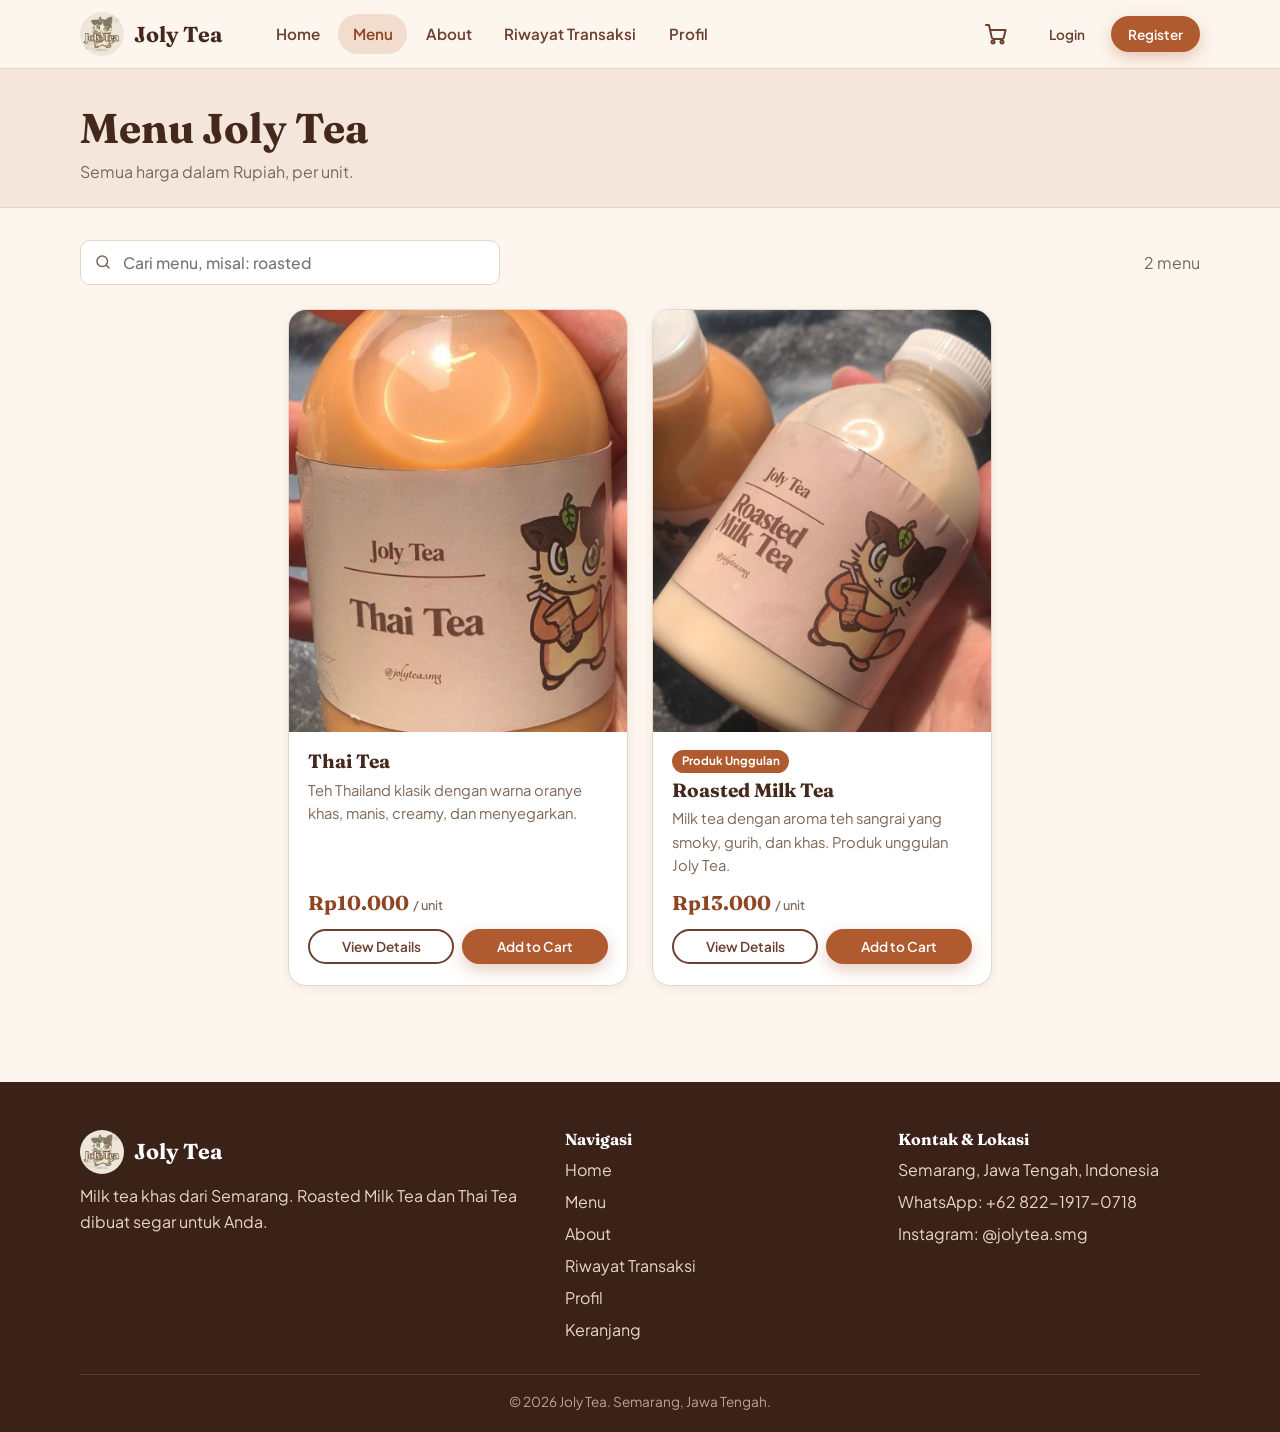
==== joly-tea-static/menu.html @ d1df01cd "Add files via upload" ====
<!doctype html>
<html lang="id">
<head>
<meta charset="utf-8">
<meta name="viewport" content="width=device-width, initial-scale=1">
<title>Menu | Joly Tea</title>
<meta name="description" content="Joly Tea — milk tea khas dari Semarang.">
<meta name="theme-color" content="#E07B39">
<link rel="icon" href="img/favicon.png" type="image/png">
<link rel="preconnect" href="https://fonts.googleapis.com"><link rel="preconnect" href="https://fonts.gstatic.com" crossorigin>
<link href="https://fonts.googleapis.com/css2?family=Fraunces:opsz,wght@9..144,600;9..144,700&family=Plus+Jakarta+Sans:wght@400;500;600;700&display=swap" rel="stylesheet">
<link rel="stylesheet" href="css/style.css">
</head>
<body>
<div id="site-header"><header class="site-header"><div class="container nav">
<a class="brand" href="index.html"><img src="img/logo.png" alt="" width="44" height="44"><span>Joly Tea</span></a>
<nav class="nav-links" aria-label="Navigasi utama"><a href="index.html" class="">Home</a><a href="menu.html" class="active">Menu</a><a href="about.html" class="">About</a><a href="history.html" class="">Riwayat Transaksi</a><a href="profile.html" class="">Profil</a></nav>
<div class="nav-right"><a class="cart-link" href="cart.html" aria-label="Keranjang belanja"><svg viewBox="0 0 24 24" fill="none" stroke="currentColor" stroke-width="2" stroke-linecap="round" stroke-linejoin="round" aria-hidden="true"><circle cx="9" cy="20" r="1.5"/><circle cx="18" cy="20" r="1.5"/><path d="M2 3h3l2.7 12.4a2 2 0 0 0 2 1.6h8.1a2 2 0 0 0 2-1.5L21.6 8H6"/></svg><span class="cart-badge" id="cart-badge" hidden>0</span></a>
<button class="nav-toggle" id="nav-toggle" type="button" aria-label="Buka menu" aria-expanded="false"><svg viewBox="0 0 24 24" fill="none" stroke="currentColor" stroke-width="2" stroke-linecap="round" aria-hidden="true"><path d="M4 6h16M4 12h16M4 18h16"/></svg></button></div>
<div class="nav-auth" id="nav-auth"></div>
</div></header></div>
<main id="main">
<section class="page-head"><div class="container"><h1>Menu Joly Tea</h1><p>Semua harga dalam Rupiah, per unit.</p></div></section>
<section class="page-body" id="pesan"><div class="container">
<div class="toolbar"><div class="search"><svg viewBox="0 0 24 24" fill="none" stroke="currentColor" stroke-width="2" stroke-linecap="round" aria-hidden="true"><circle cx="11" cy="11" r="7"/><path d="m20 20-3.5-3.5"/></svg><label class="sr-only" for="q">Cari menu</label><input id="q" type="search" placeholder="Cari menu, misal: roasted" autocomplete="off"></div><span id="count" class="muted" aria-live="polite"></span></div>
<div id="products" class="grid grid-products"></div>
<div id="no-results" class="empty" hidden><img class="empty-logo" src="img/logo.png" alt="" width="88" height="88"><p class="muted">Tidak ada menu yang cocok dengan pencarianmu.</p></div>
</div></section>
</main>
<div id="site-footer"><footer class="site-footer"><div class="container">
<div class="footer-grid">
<div><a class="brand" href="index.html"><img src="img/logo.png" alt="" width="44" height="44"><span>Joly Tea</span></a><p>Milk tea khas dari Semarang. Roasted Milk Tea dan Thai Tea dibuat segar untuk Anda.</p></div>
<div><h4>Navigasi</h4><ul><li><a href="index.html">Home</a></li><li><a href="menu.html">Menu</a></li><li><a href="about.html">About</a></li><li><a href="history.html">Riwayat Transaksi</a></li><li><a href="profile.html">Profil</a></li><li><a href="cart.html">Keranjang</a></li></ul></div>
<div><h4>Kontak &amp; Lokasi</h4><ul><li>Semarang, Jawa Tengah, Indonesia</li><li>WhatsApp: <a href="https://wa.me/6282219170718" target="_blank" rel="noopener">+62 822-1917-0718</a></li><li>Instagram: <a href="https://instagram.com/jolytea.smg" target="_blank" rel="noopener">@jolytea.smg</a></li></ul></div>
</div>
<div class="footer-bottom">&copy; 2026 Joly Tea. Semarang, Jawa Tengah.</div>
</div></footer></div>
<script src="js/app.js"></script>
</body>
</html>
---- joly-tea-static/css/style.css ----
/*
Theme Name: Joly Tea
Theme URI: https://instagram.com/jolytea.smg
Author: Joly Tea
Author URI: https://instagram.com/jolytea.smg
Description: Tema toko online Joly Tea (UMKM milk tea Semarang). Katalog produk, keranjang, checkout (QRIS / Transfer BCA / COD), login-register pelanggan, riwayat pesanan, dan dashboard pesanan di wp-admin. Tanpa plugin tambahan.
Version: 1.1.5
Requires at least: 6.0
Tested up to: 6.7
Requires PHP: 7.4
License: GNU General Public License v2 or later
License URI: https://www.gnu.org/licenses/gpl-2.0.html
Text Domain: joly-tea
Tags: e-commerce, custom-menu, featured-images, translation-ready, one-column
*/

/* ==========================================================
   Joly Tea — stylesheet
   Ganti warna/font brand cukup lewat variabel di :root ini.
   ========================================================== */
:root {
  --ink: #3a2218;
  --radio-on: #fbf0e8;
  --err-bg: #fdecea; --err-line: #f5c6c0;
  --ok-bg: #e9f5ee; --ok-line: #c3e2cf;
  --st-pending-bg: #fff1cf; --st-pending-fg: #8a6100;
  --st-processing-bg: #dcebff; --st-processing-fg: #1d4f91;
  --st-done-bg: #dff3e6; --st-done-fg: #25693f;
  --st-cancelled-bg: #fbe0dc; --st-cancelled-fg: #962b20;
  --cream: #fdf6ee;
  --cream-2: #f5e6dc;
  --paper: #ffffff;
  --brown-900: #44281c;
  --brown-700: #6b4030;
  --brown-500: #8a5f4a;
  --orange: #b05a30;
  --orange-dark: #8f4524;
  --orange-soft: #f1dccd;
  --green: #5b8a3c;
  --red: #c0392b;
  --line: #e8d6c8;
  --text: #44281c;
  --muted: #7b6757;
  --radius: 18px;
  --radius-sm: 10px;
  --shadow: 0 8px 28px rgba(95, 59, 36, 0.12);
  --shadow-sm: 0 2px 10px rgba(95, 59, 36, 0.08);
  --font-body: 'Plus Jakarta Sans', system-ui, -apple-system, 'Segoe UI', Roboto, sans-serif;
  --font-head: 'Fraunces', Georgia, 'Times New Roman', serif;
  --container: 1120px;
}

@media (prefers-color-scheme: dark) {
  :root:not([data-theme="light"]) {
  --ink: #120b07;
  --radio-on: #3a271b;
  --err-bg: #3d1f1b; --err-line: #6b3028;
  --ok-bg: #1d3426; --ok-line: #2f5a40;
  --st-pending-bg: #4a3a12; --st-pending-fg: #f2cf7a;
  --st-processing-bg: #1b3556; --st-processing-fg: #a9cdf5;
  --st-done-bg: #1c3a29; --st-done-fg: #9fdcb5;
  --st-cancelled-bg: #4a211c; --st-cancelled-fg: #f5aaa0;
  --cream: #1c130e;
  --cream-2: #271a13;
  --paper: #2d1f17;
  --brown-900: #f7e8d6;
  --brown-700: #e9d0b6;
  --brown-500: #d1ac8d;
  --orange-soft: #46301f;
  --orange-dark: #f2a064;
  --red: #ff8f80;
  --line: #4a3427;
  --text: #f1e2d0;
  --muted: #bda58f;
  --shadow: 0 8px 28px rgba(0, 0, 0, 0.45);
  --shadow-sm: 0 2px 10px rgba(0, 0, 0, 0.35);
  color-scheme: dark;
  }
}
:root[data-theme="dark"] {
  --ink: #120b07;
  --radio-on: #3a271b;
  --err-bg: #3d1f1b; --err-line: #6b3028;
  --ok-bg: #1d3426; --ok-line: #2f5a40;
  --st-pending-bg: #4a3a12; --st-pending-fg: #f2cf7a;
  --st-processing-bg: #1b3556; --st-processing-fg: #a9cdf5;
  --st-done-bg: #1c3a29; --st-done-fg: #9fdcb5;
  --st-cancelled-bg: #4a211c; --st-cancelled-fg: #f5aaa0;
  --cream: #1c130e;
  --cream-2: #271a13;
  --paper: #2d1f17;
  --brown-900: #f7e8d6;
  --brown-700: #e9d0b6;
  --brown-500: #d1ac8d;
  --orange-soft: #46301f;
  --orange-dark: #f2a064;
  --red: #ff8f80;
  --line: #4a3427;
  --text: #f1e2d0;
  --muted: #bda58f;
  --shadow: 0 8px 28px rgba(0, 0, 0, 0.45);
  --shadow-sm: 0 2px 10px rgba(0, 0, 0, 0.35);
  color-scheme: dark;
}

*, *::before, *::after { box-sizing: border-box; }
html { scroll-behavior: smooth; }
body {
  margin: 0;
  font-family: var(--font-body);
  color: var(--text);
  background: var(--cream);
  line-height: 1.6;
  -webkit-font-smoothing: antialiased;
  min-height: 100vh;
  display: flex;
  flex-direction: column;
}
main { flex: 1; }
img { max-width: 100%; height: auto; display: block; }
a { color: var(--orange-dark); text-decoration: none; }
a:hover { text-decoration: underline; }
h1, h2, h3, h4 { font-family: var(--font-head); line-height: 1.2; margin: 0 0 .5em; color: var(--brown-900); }
h1 { font-size: clamp(2rem, 5vw, 3.4rem); font-weight: 700; }
h2 { font-size: clamp(1.5rem, 3.2vw, 2.2rem); }
h3 { font-size: 1.2rem; }
p { margin: 0 0 1em; }
.container { width: min(100% - 2rem, var(--container)); margin-inline: auto; }
.muted { color: var(--muted); }
.center { text-align: center; }
.sr-only { position: absolute; width: 1px; height: 1px; overflow: hidden; clip: rect(0 0 0 0); white-space: nowrap; }
[hidden] { display: none !important; }

/* ---------- Buttons ---------- */
.btn {
  display: inline-flex; align-items: center; justify-content: center; gap: .5rem;
  padding: .75rem 1.4rem; border-radius: 999px; border: 2px solid transparent;
  font: 600 .95rem var(--font-body); cursor: pointer; text-decoration: none !important;
  transition: transform .12s ease, background .15s, box-shadow .15s, color .15s;
}
.btn:active { transform: translateY(1px); }
.btn:disabled { opacity: .6; cursor: not-allowed; }
.btn-primary { background: var(--orange); color: #fff; box-shadow: 0 6px 16px rgba(176, 90, 48, .3); }
.btn-primary:hover:not(:disabled) { background: #964a25; }
.btn-outline { background: transparent; color: var(--brown-700); border-color: var(--brown-700); }
.btn-outline:hover:not(:disabled) { background: var(--brown-700); color: var(--cream); }
.btn-ghost { background: transparent; color: var(--brown-700); }
.btn-ghost:hover { background: var(--orange-soft); }
.btn-danger { background: var(--red); color: var(--cream); }
.btn-sm { padding: .45rem .95rem; font-size: .85rem; }
.btn-block { width: 100%; }
:focus-visible { outline: 3px solid var(--orange); outline-offset: 2px; }

/* ---------- Header ---------- */
#site-header { position: sticky; top: env(safe-area-inset-top, 0px); z-index: 50; }
.site-header { background: color-mix(in srgb, var(--cream) 94%, transparent); backdrop-filter: blur(10px); border-bottom: 1px solid var(--line); }
.nav { display: flex; align-items: center; gap: 1rem; min-height: 68px; }
.brand { display: flex; align-items: center; gap: .6rem; font: 700 1.35rem var(--font-head); color: var(--brown-900); text-decoration: none !important; }
.brand img { width: 44px; height: 44px; border-radius: 50%; object-fit: cover; }
.nav-links { display: flex; gap: .25rem; margin-left: 1.5rem; }
.nav-links a { padding: .5rem .9rem; border-radius: 999px; color: var(--brown-700); font-weight: 600; font-size: .95rem; text-decoration: none; }
.nav-links a:hover { background: var(--orange-soft); }
.nav-links a.active { background: var(--orange-soft); color: var(--orange-dark); }
.nav-right { margin-left: auto; display: flex; align-items: center; gap: .5rem; }
.cart-link { position: relative; display: inline-flex; padding: .5rem; border-radius: 50%; color: var(--brown-700); }
.cart-link:hover { background: var(--orange-soft); }
.cart-link svg { width: 24px; height: 24px; }
.cart-badge { position: absolute; top: -2px; right: -4px; min-width: 20px; height: 20px; padding: 0 5px; border-radius: 999px; background: var(--orange); color: #fff; font: 700 .72rem/20px var(--font-body); text-align: center; }
.user-chip { font-size: .9rem; color: var(--brown-700); font-weight: 600; max-width: 160px; overflow: hidden; text-overflow: ellipsis; white-space: nowrap; }
.nav-toggle { display: none; background: none; border: 0; padding: .5rem; cursor: pointer; color: var(--brown-700); }
.nav-toggle svg { width: 26px; height: 26px; }
.nav-auth { display: flex; align-items: center; gap: .5rem; }

@media (max-width: 860px) {
  .nav-toggle { display: inline-flex; }
  .nav { flex-wrap: wrap; padding-block: .5rem; }
  .nav-links, .nav-auth { display: none; width: 100%; }
  .nav-open .nav-links, .nav-open .nav-auth { display: flex; }
  .nav-links { flex-direction: column; margin-left: 0; order: 5; }
  .nav-auth { order: 6; flex-wrap: wrap; padding-bottom: .6rem; }
  .nav-right { gap: .25rem; }
}

/* ---------- Hero ---------- */
.hero { padding: clamp(2.5rem, 7vw, 5rem) 0; background: radial-gradient(1200px 500px at 85% -10%, var(--orange-soft), transparent 60%), var(--cream); }
.hero-grid { display: grid; grid-template-columns: 1.1fr .9fr; gap: 2.5rem; align-items: center; }
.eyebrow { display: inline-block; padding: .3rem .85rem; border-radius: 999px; background: var(--orange-soft); color: var(--orange-dark); font-weight: 700; font-size: .8rem; letter-spacing: .06em; text-transform: uppercase; margin-bottom: 1rem; }
.hero h1 span { color: var(--orange); }
.hero p.lead { font-size: 1.1rem; color: var(--muted); max-width: 52ch; }
.hero-cta { display: flex; flex-wrap: wrap; gap: .75rem; margin-top: 1.5rem; }
.hero-art { display: grid; grid-template-columns: 1fr 1fr; gap: 1rem; align-items: start; }
.hero-art img { width: 100%; aspect-ratio: 4 / 5; object-fit: cover; border-radius: 28px; box-shadow: var(--shadow); }
.hero-art img:nth-child(2) { margin-top: 2.5rem; }
.hero-stats { display: flex; gap: 2rem; margin-top: 2rem; flex-wrap: wrap; }
.hero-stats strong { display: block; font: 700 1.5rem var(--font-head); color: var(--brown-900); }
.hero-stats span { font-size: .85rem; color: var(--muted); }
@media (max-width: 860px) { .hero-grid { grid-template-columns: 1fr; } .hero-art { order: -1; max-width: 460px; margin-inline: auto; } }

/* ---------- Sections ---------- */
.section { padding: clamp(2.5rem, 6vw, 4.5rem) 0; }
.section-alt { background: var(--cream-2); }
.section-head { max-width: 640px; margin: 0 auto 2.2rem; text-align: center; }
.section-head p { color: var(--muted); }

/* ---------- Product cards ---------- */
.grid { display: grid; gap: 1.5rem; }
.grid-products { grid-template-columns: repeat(auto-fit, minmax(240px, 340px)); justify-content: center; }
.card { background: var(--paper); border: 1px solid var(--line); border-radius: var(--radius); box-shadow: var(--shadow-sm); overflow: hidden; }
.product-card { display: flex; flex-direction: column; transition: transform .18s, box-shadow .18s; }
.product-card:hover { transform: translateY(-4px); box-shadow: var(--shadow); }
.product-card .thumb { aspect-ratio: 4 / 5; background: var(--orange-soft); overflow: hidden; display: block; }
.product-card .thumb img { width: 100%; height: 100%; object-fit: cover; }
.product-card .body { padding: 1.1rem 1.2rem 1.3rem; display: flex; flex-direction: column; gap: .35rem; flex: 1; }
.product-card h3 { margin: 0; }
.product-card h3 a { color: inherit; text-decoration: none; }
.product-card .desc { color: var(--muted); font-size: .92rem; flex: 1; margin: 0 0 .4rem; }
.price { font: 700 1.25rem var(--font-head); color: var(--orange-dark); }
.card-actions { display: flex; gap: .5rem; margin-top: .5rem; flex-wrap: wrap; }
.card-actions .btn { flex: 1; padding-inline: .8rem; }
.tag { display: inline-block; font-size: .72rem; font-weight: 700; padding: .15rem .6rem; border-radius: 999px; background: var(--orange); color: #fff; width: fit-content; }

/* ---------- Features ---------- */
.features { grid-template-columns: repeat(auto-fit, minmax(220px, 1fr)); }
.feature { padding: 1.6rem; text-align: center; }
.feature .ico { width: 56px; height: 56px; border-radius: 50%; background: var(--orange-soft); display: inline-grid; place-items: center; font-size: 1.6rem; margin-bottom: .8rem; }
.feature p { color: var(--muted); font-size: .93rem; margin: 0; }

.split { display: grid; grid-template-columns: 1fr 1fr; gap: 2.5rem; align-items: center; }
.split img { border-radius: var(--radius); box-shadow: var(--shadow); }
@media (max-width: 860px) { .split { grid-template-columns: 1fr; } }

.cta-band { background: var(--ink); color: #fff; border-radius: var(--radius); padding: clamp(1.8rem, 5vw, 3rem); text-align: center; }
.cta-band h2 { color: #fff; }
.cta-band p { color: #e8d6c3; }

/* ---------- Page header ---------- */
.page-head { padding: 2.2rem 0 1.4rem; background: var(--cream-2); border-bottom: 1px solid var(--line); }
.page-head h1 { font-size: clamp(1.8rem, 4vw, 2.6rem); margin: 0; }
.page-head p { margin: .3rem 0 0; color: var(--muted); }
.page-body { padding: 2rem 0 4rem; }

/* ---------- Toolbar / search ---------- */
.toolbar { display: flex; gap: 1rem; margin-bottom: 1.5rem; flex-wrap: wrap; align-items: center; justify-content: space-between; }
.search { position: relative; flex: 1; min-width: 220px; max-width: 420px; }
.search input { padding-left: 2.6rem; }
.search svg { position: absolute; left: .9rem; top: 50%; transform: translateY(-50%); width: 18px; height: 18px; color: var(--muted); }

/* ---------- Forms ---------- */
label { display: block; font-weight: 600; font-size: .9rem; margin-bottom: .35rem; }
input, select, textarea {
  width: 100%; padding: .75rem 1rem; border: 1.5px solid var(--line); border-radius: var(--radius-sm);
  font: 500 .98rem var(--font-body); color: var(--text); background: var(--paper);
}
input:focus, select:focus, textarea:focus { outline: none; border-color: var(--orange); box-shadow: 0 0 0 3px rgba(176, 90, 48, .22); }
textarea { resize: vertical; min-height: 90px; }
.field { margin-bottom: 1.1rem; }
.field.invalid input, .field.invalid select, .field.invalid textarea { border-color: var(--red); }
.field-error { color: var(--red); font-size: .83rem; margin-top: .3rem; min-height: 0; }
.field-hint { color: var(--muted); font-size: .8rem; margin-top: .3rem; }
.form-error { background: var(--err-bg); color: var(--red); border: 1px solid var(--err-line); padding: .75rem 1rem; border-radius: var(--radius-sm); margin-bottom: 1rem; font-size: .92rem; }
.form-ok { background: var(--ok-bg); color: var(--green); border: 1px solid var(--ok-line); padding: .75rem 1rem; border-radius: var(--radius-sm); margin-bottom: 1rem; }
.pw-wrap { position: relative; }
.pw-wrap button { position: absolute; right: .5rem; top: 50%; transform: translateY(-50%); background: none; border: 0; color: var(--muted); font-weight: 600; font-size: .8rem; cursor: pointer; padding: .4rem .6rem; }
.row2 { display: grid; grid-template-columns: 1fr 1fr; gap: 1rem; }
@media (max-width: 600px) { .row2 { grid-template-columns: 1fr; } }

.auth-wrap { min-height: calc(100vh - 68px - 220px); display: grid; place-items: center; padding: 2.5rem 1rem; }
.auth-card { width: min(100%, 460px); padding: 2rem; }
.auth-card h1 { font-size: 1.9rem; }
.auth-card .switch { text-align: center; margin: 1.2rem 0 0; color: var(--muted); font-size: .92rem; }

.radio-cards { display: grid; gap: .6rem; }
.radio-card { display: flex; gap: .8rem; align-items: flex-start; border: 1.5px solid var(--line); border-radius: var(--radius-sm); padding: .8rem 1rem; cursor: pointer; font-weight: 500; margin: 0; background: var(--paper); }
.radio-card input { width: auto; margin-top: .3rem; accent-color: var(--orange); }
.radio-card:has(input:checked) { border-color: var(--orange); background: var(--radio-on); }
.radio-cards.seg { grid-template-columns: 1fr 1fr; }
.radio-card small { display: block; color: var(--muted); font-weight: 400; }

/* ---------- Quantity ---------- */
.qty { display: inline-flex; align-items: center; border: 1.5px solid var(--line); border-radius: 999px; background: var(--paper); overflow: hidden; }
.qty button { width: 38px; height: 38px; border: 0; background: transparent; font-size: 1.2rem; font-weight: 700; color: var(--brown-700); cursor: pointer; }
.qty button:hover { background: var(--orange-soft); }
.qty input { width: 50px; text-align: center; border: 0; padding: .4rem 0; box-shadow: none !important; -moz-appearance: textfield; }
.qty input::-webkit-outer-spin-button, .qty input::-webkit-inner-spin-button { -webkit-appearance: none; margin: 0; }

/* ---------- Product detail ---------- */
.detail { display: grid; grid-template-columns: 1fr 1fr; gap: 3rem; align-items: start; }
.detail-img { border-radius: var(--radius); overflow: hidden; background: var(--orange-soft); box-shadow: var(--shadow); aspect-ratio: 4 / 5; }
.detail-img img { width: 100%; height: 100%; object-fit: cover; }
.detail h1 { font-size: clamp(1.8rem, 4vw, 2.6rem); }
.detail .price { font-size: 1.8rem; }
.buy-row { display: flex; gap: 1rem; align-items: center; flex-wrap: wrap; margin: 1.5rem 0; }
.breadcrumb { font-size: .88rem; color: var(--muted); margin-bottom: 1.2rem; }
@media (max-width: 860px) { .detail { grid-template-columns: 1fr; gap: 1.5rem; } }
.related { margin-top: 3.5rem; }

/* ---------- Cart / checkout ---------- */
.cart-layout { display: grid; grid-template-columns: 1fr 360px; gap: 2rem; align-items: start; }
@media (max-width: 960px) { .cart-layout { grid-template-columns: 1fr; } }
.cart-item { display: grid; grid-template-columns: 84px 1fr auto; gap: 1rem; align-items: center; padding: 1rem; border-bottom: 1px solid var(--line); }
.cart-item:last-child { border-bottom: 0; }
.cart-item img { width: 84px; height: 84px; border-radius: 12px; object-fit: cover; background: var(--orange-soft); }
.cart-item h3 { margin: 0 0 .15rem; font-size: 1.05rem; }
.cart-item .ctrl { display: flex; align-items: center; gap: .8rem; margin-top: .5rem; flex-wrap: wrap; }
.cart-item .line-total { font-weight: 700; text-align: right; }
.link-btn { background: none; border: 0; color: var(--red); font: 600 .85rem var(--font-body); cursor: pointer; padding: 0; }
.link-btn:hover { text-decoration: underline; }
.summary { padding: 1.5rem; position: sticky; top: 90px; }
.summary h2 { font-size: 1.3rem; }
.sum-row { display: flex; justify-content: space-between; gap: 1rem; padding: .4rem 0; }
.sum-row.total { border-top: 1px dashed var(--line); margin-top: .5rem; padding-top: .9rem; font: 700 1.2rem var(--font-head); }
.empty { text-align: center; padding: 3rem 1rem; }
.empty .big { font-size: 3.5rem; }
@media (max-width: 520px) {
  .cart-item { grid-template-columns: 64px 1fr; }
  .cart-item img { width: 64px; height: 64px; }
  .cart-item .line-total { grid-column: 2; text-align: left; }
}

/* ---------- Orders ---------- */
.order-card { padding: 1.3rem 1.5rem; margin-bottom: 1rem; }
.order-head { display: flex; justify-content: space-between; gap: 1rem; flex-wrap: wrap; align-items: center; margin-bottom: .6rem; }
.status { display: inline-block; padding: .2rem .75rem; border-radius: 999px; font-size: .78rem; font-weight: 700; }
.status-pending { background: var(--st-pending-bg); color: var(--st-pending-fg); }
.status-processing { background: var(--st-processing-bg); color: var(--st-processing-fg); }
.status-done { background: var(--st-done-bg); color: var(--st-done-fg); }
.status-cancelled { background: var(--st-cancelled-bg); color: var(--st-cancelled-fg); }
.order-items { list-style: none; padding: 0; margin: .5rem 0; color: var(--muted); font-size: .93rem; }
.order-items li { display: flex; justify-content: space-between; gap: 1rem; padding: .15rem 0; }
.success-box { text-align: center; padding: 2.5rem 1.5rem; margin-bottom: 1.5rem; background: var(--paper); border: 1px solid var(--ok-line); border-radius: var(--radius); }
.success-box .big { font-size: 3rem; }

/* ---------- Admin ---------- */
.stats { grid-template-columns: repeat(auto-fit, minmax(170px, 1fr)); margin-bottom: 2rem; }
.stat { padding: 1.2rem 1.4rem; }
.stat span { color: var(--muted); font-size: .85rem; }
.stat strong { display: block; font: 700 1.6rem var(--font-head); }
.tabs { display: flex; gap: .4rem; margin-bottom: 1.2rem; border-bottom: 1px solid var(--line); }
.tab { padding: .6rem 1.1rem; border: 0; background: none; font: 600 .95rem var(--font-body); color: var(--muted); cursor: pointer; border-bottom: 3px solid transparent; margin-bottom: -1px; }
.tab.active { color: var(--orange-dark); border-color: var(--orange); }
.table-wrap { overflow-x: auto; }
table { width: 100%; border-collapse: collapse; font-size: .92rem; background: var(--paper); color: var(--text); }
th, td { padding: .75rem 1rem; text-align: left; border-bottom: 1px solid var(--line); vertical-align: top; }
th { font-size: .78rem; text-transform: uppercase; letter-spacing: .05em; color: var(--muted); background: var(--cream-2); }
td img { width: 48px; height: 48px; border-radius: 8px; object-fit: cover; }
.inline-actions { display: flex; gap: .4rem; flex-wrap: wrap; }
dialog { background: var(--paper); color: var(--text); border: 0; border-radius: var(--radius); padding: 0; width: min(560px, 94vw); box-shadow: var(--shadow); }
dialog::backdrop { background: rgba(59, 36, 21, .5); }
.dialog-body { padding: 1.5rem; }
.dialog-actions { display: flex; gap: .6rem; justify-content: flex-end; margin-top: 1rem; }

/* ---------- Toast ---------- */
.toast-wrap { position: fixed; right: 1rem; bottom: 1rem; z-index: 100; display: grid; gap: .5rem; }
.toast { background: var(--ink); color: #fff; border: 1px solid var(--line); padding: .8rem 1.1rem; border-radius: 12px; box-shadow: var(--shadow); font-size: .92rem; max-width: 340px; animation: pop .2s ease; }
.toast.error { background: var(--red); }
.toast.success { background: var(--green); }
@keyframes pop { from { transform: translateY(8px); opacity: 0; } to { transform: none; opacity: 1; } }

/* ---------- Footer ---------- */
.site-footer { background: var(--ink); color: #e8d6c3; padding: 3rem 0 1.2rem; margin-top: 2rem; }
.footer-grid { display: grid; grid-template-columns: 1.5fr 1fr 1fr; gap: 2rem; }
.site-footer h4 { color: #fff; font-size: 1rem; }
.site-footer a { color: #e8d6c3; }
.site-footer ul { list-style: none; padding: 0; margin: 0; display: grid; gap: .4rem; }
.site-footer .brand { color: #fff; margin-bottom: .6rem; }
.footer-bottom { border-top: 1px solid rgba(255, 255, 255, .12); margin-top: 2rem; padding-top: 1rem; font-size: .85rem; text-align: center; color: #bca58f; }
@media (max-width: 760px) { .footer-grid { grid-template-columns: 1fr; } }

.loading { text-align: center; padding: 3rem; color: var(--muted); }
.spinner { width: 28px; height: 28px; border: 3px solid var(--line); border-top-color: var(--orange); border-radius: 50%; margin: 0 auto .8rem; animation: spin .8s linear infinite; }
@keyframes spin { to { transform: rotate(360deg); } }
@media (prefers-reduced-motion: reduce) { * { animation: none !important; transition: none !important; } }

/* ---------- Checkout & pembayaran ---------- */
.radio-cards.cols2 { grid-template-columns: 1fr 1fr; }
@media (max-width: 600px) { .radio-cards.cols2 { grid-template-columns: 1fr; } }
.badge-hint { display: inline-block; margin-left: .4rem; padding: .05rem .5rem; border-radius: 999px; background: var(--orange); color: #fff; font-size: .68rem; font-weight: 700; vertical-align: middle; }
.checkout-form h2 { font-size: 1.15rem; margin-bottom: .7rem; }
.checkout-form h2:not(:first-of-type) { margin-top: 1.4rem; }
details.notes { margin: -.3rem 0 1rem; }
details.notes summary { cursor: pointer; font-weight: 600; font-size: .9rem; color: var(--orange-dark); }
details.notes textarea { margin-top: .6rem; }
.pay-card { padding: 1.6rem; display: grid; gap: .9rem; justify-items: stretch; }
.pay-card h2 { margin: 0; font-size: 1.7rem; }
.pay-card p { margin: 0; }
.pay-card .status { justify-self: start; }
.qr-box { width: min(320px, 100%); margin-inline: auto; padding: .6rem; background: #fff; border-radius: 14px; border: 1px solid var(--line); }
.qr-box svg { display: block; width: 100%; height: auto; }
.va-box { display: grid; gap: .8rem; padding: 1rem 1.2rem; border: 1.5px dashed var(--line); border-radius: var(--radius-sm); background: var(--cream-2); }
.va-box > div { display: grid; gap: .1rem; }
.va-num { font: 700 1.5rem var(--font-head); letter-spacing: .06em; font-variant-numeric: tabular-nums; overflow-wrap: anywhere; }
.va-box .btn { justify-self: start; }
.pay-note { background: var(--orange-soft); color: var(--brown-700); border-radius: var(--radius-sm); padding: .75rem 1rem; font-size: .86rem; }
.pay-actions { display: grid; gap: .5rem; }

/* ---------- Logo, ikon, keadaan kosong ---------- */
.about-logo { aspect-ratio: 1; object-fit: cover; width: 100%; max-width: 460px; margin-inline: auto; }
.empty-logo { width: 88px; height: 88px; border-radius: 50%; object-fit: cover; margin: 0 auto 1rem; box-shadow: var(--shadow-sm); }
.success-box .check { display: inline-grid; place-items: center; width: 64px; height: 64px; border-radius: 50%; background: var(--green); color: #fff; margin-bottom: 1rem; }
.success-box .check svg { width: 32px; height: 32px; }
.feature .ico svg { width: 28px; height: 28px; color: var(--orange-dark); }
.feature .ico { font-size: 0; }
.qr-img { display: block; width: 100%; height: auto; }

/* ---------- Tambahan khusus WordPress ---------- */
.admin-bar #site-header { top: 32px; }
@media (max-width: 782px) { .admin-bar #site-header { top: 46px; } }
.nav-links ul, .nav-links li { list-style: none; margin: 0; padding: 0; }
.screen-reader-text { position: absolute; width: 1px; height: 1px; overflow: hidden; clip: rect(0 0 0 0); white-space: nowrap; }
.entry-content { max-width: 760px; margin-inline: auto; }
.entry-content > * + * { margin-top: 1em; }
.alignleft { float: left; margin: 0 1.2rem 1rem 0; }
.alignright { float: right; margin: 0 0 1rem 1.2rem; }
.aligncenter { margin-inline: auto; }
.wp-caption-text { font-size: .85rem; color: var(--muted); }
.pay-card .qr-img { margin-inline: auto; }
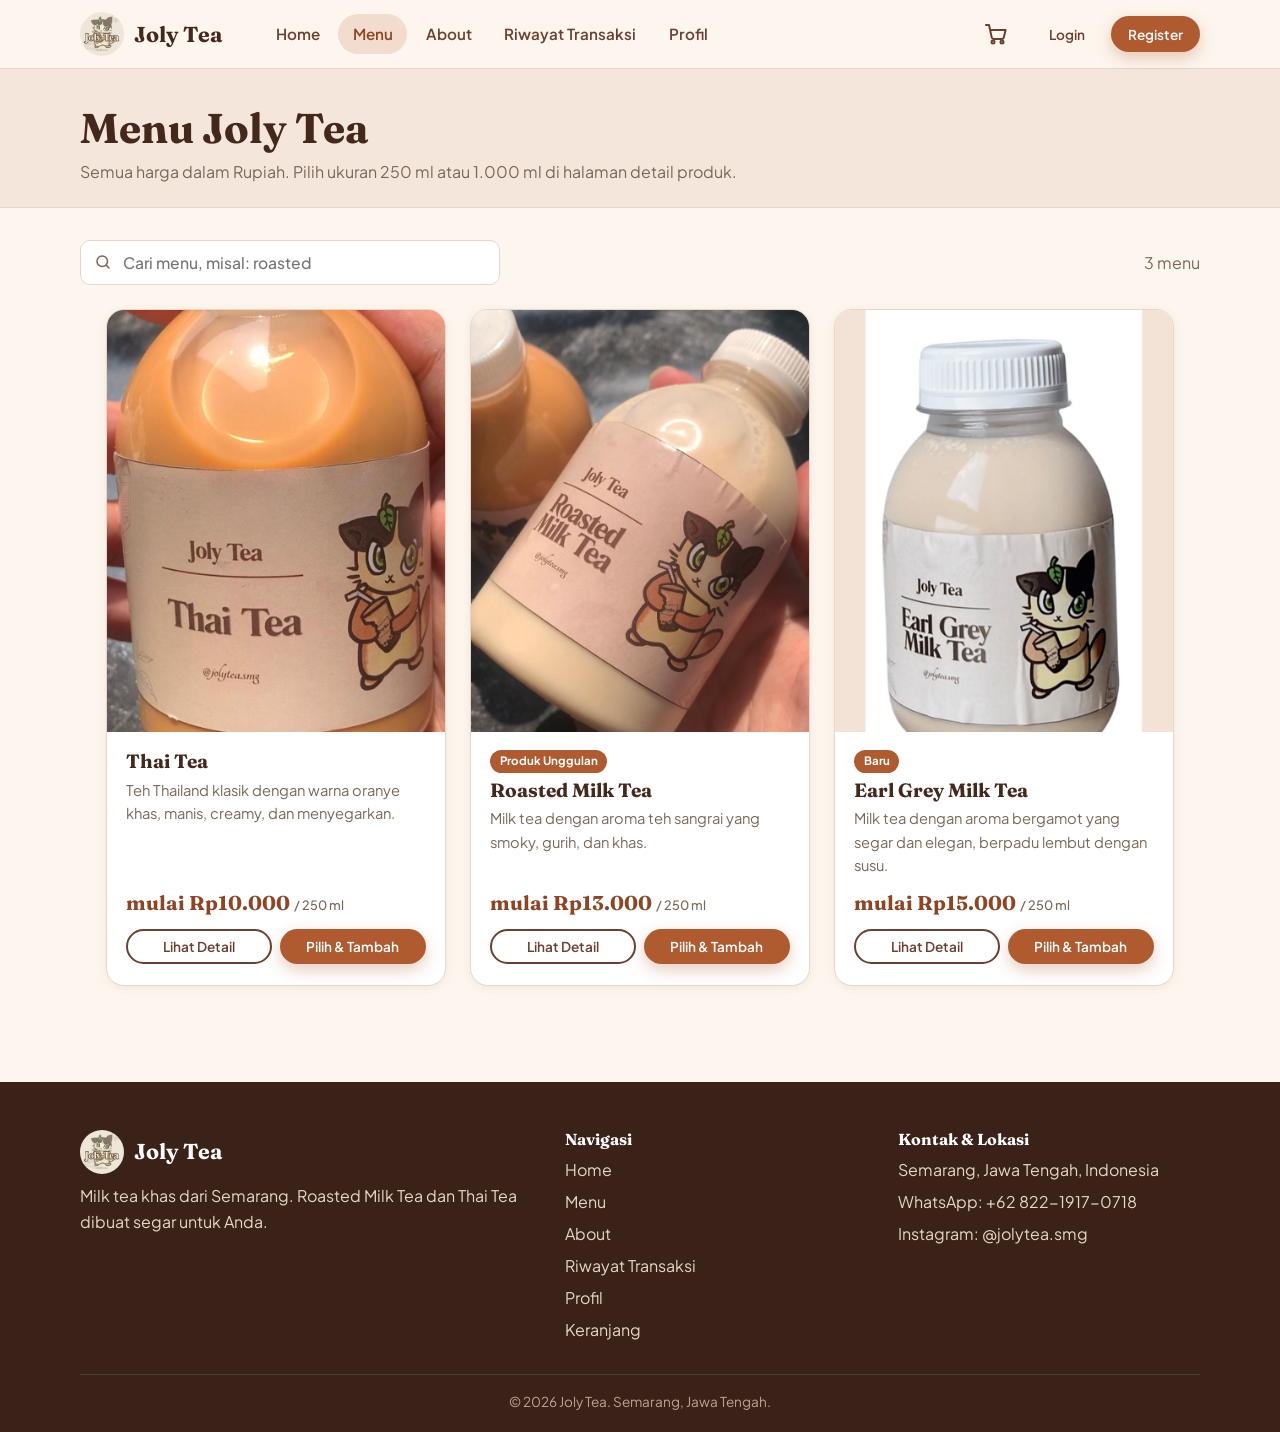
==== commit f93283fc: "Add files via upload" ====
--- a/joly-tea-static/menu.html
+++ b/joly-tea-static/menu.html
@@ -20,7 +20,7 @@
 <div class="nav-auth" id="nav-auth"></div>
 </div></header></div>
 <main id="main">
-<section class="page-head"><div class="container"><h1>Menu Joly Tea</h1><p>Semua harga dalam Rupiah, per unit.</p></div></section>
+<section class="page-head"><div class="container"><h1>Menu Joly Tea</h1><p>Semua harga dalam Rupiah. Pilih ukuran 250 ml atau 1.000 ml di halaman detail produk.</p></div></section>
 <section class="page-body" id="pesan"><div class="container">
 <div class="toolbar"><div class="search"><svg viewBox="0 0 24 24" fill="none" stroke="currentColor" stroke-width="2" stroke-linecap="round" aria-hidden="true"><circle cx="11" cy="11" r="7"/><path d="m20 20-3.5-3.5"/></svg><label class="sr-only" for="q">Cari menu</label><input id="q" type="search" placeholder="Cari menu, misal: roasted" autocomplete="off"></div><span id="count" class="muted" aria-live="polite"></span></div>
 <div id="products" class="grid grid-products"></div>
--- a/joly-tea-static/css/style.css
+++ b/joly-tea-static/css/style.css
@@ -414,3 +414,19 @@
 .aligncenter { margin-inline: auto; }
 .wp-caption-text { font-size: .85rem; color: var(--muted); }
 .pay-card .qr-img { margin-inline: auto; }
+
+/* ---------- Detail produk: pilihan & galeri ---------- */
+.gallery .thumbs{display:flex;gap:.6rem;margin-top:.8rem;flex-wrap:wrap}
+.thumb-btn{border:2px solid transparent;border-radius:12px;padding:0;background:none;cursor:pointer;overflow:hidden;width:72px;height:72px}
+.thumb-btn img{width:100%;height:100%;object-fit:cover;display:block}
+.thumb-btn.on{border-color:var(--accent,#b05a30)}
+.opt{margin:1.2rem 0}
+.opt h3{font-size:.95rem;margin:0 0 .5rem}
+.chips{display:flex;flex-wrap:wrap;gap:.6rem}
+.chip{position:relative;cursor:pointer}
+.chip input{position:absolute;opacity:0;pointer-events:none}
+.chip span{display:flex;flex-direction:column;align-items:center;gap:2px;min-width:110px;padding:.7rem 1rem;border:1.5px solid #e6d3c4;border-radius:12px;background:#fff;font-weight:600;text-align:center}
+.chip small{font-weight:500;color:var(--muted,#7b6757)}
+.chip input:checked + span{border-color:var(--accent,#b05a30);background:#fbeee4;color:#7a3a1e}
+.chip input:focus-visible + span{outline:2px solid var(--accent,#b05a30);outline-offset:2px}
+.chip-check span{flex-direction:row;min-width:0;gap:.5rem}
